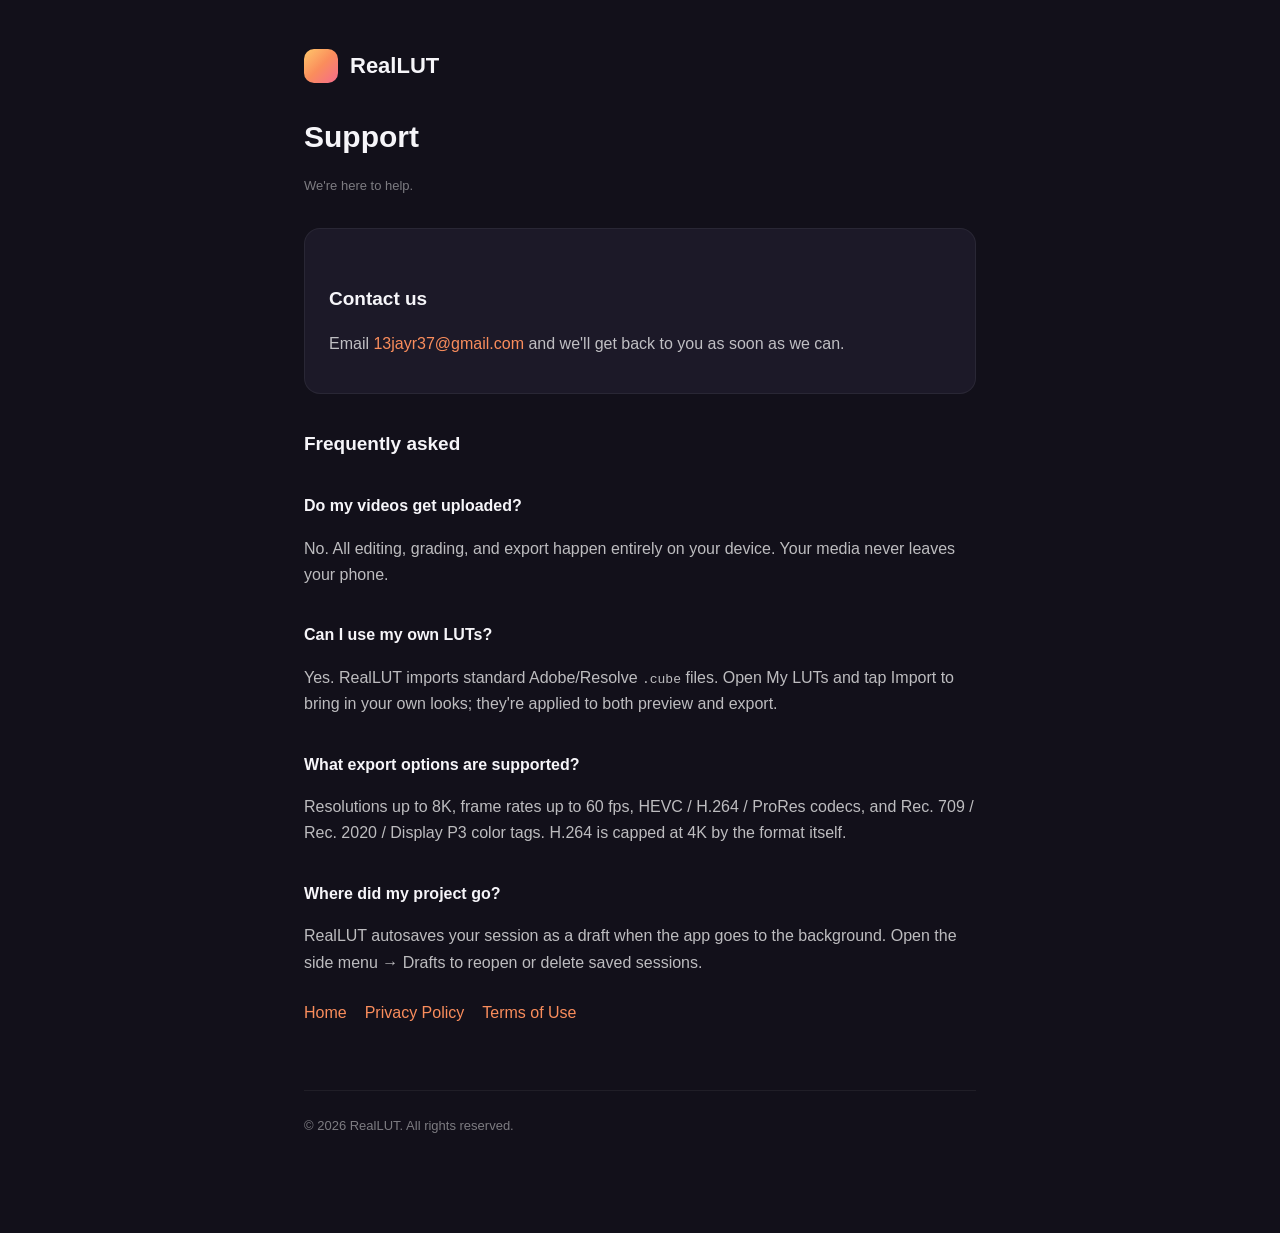
==== support.html @ 8cff5744 "feat: RealLUT legal + support site" ====
<!DOCTYPE html>
<html lang="en">
<head>
  <meta charset="utf-8">
  <meta name="viewport" content="width=device-width, initial-scale=1">
  <title>Support — RealLUT</title>
  <link rel="stylesheet" href="style.css">
</head>
<body>
  <div class="wrap">
    <header class="brand"><div class="dot"></div><h1>RealLUT</h1></header>
    <h1 class="title">Support</h1>
    <p class="updated">We're here to help.</p>

    <div class="card">
      <h2>Contact us</h2>
      <p>Email <a href="mailto:13jayr37@gmail.com">13jayr37@gmail.com</a>
      and we'll get back to you as soon as we can.</p>
    </div>

    <h2>Frequently asked</h2>

    <h2 style="font-size:16px">Do my videos get uploaded?</h2>
    <p>No. All editing, grading, and export happen entirely on your device.
    Your media never leaves your phone.</p>

    <h2 style="font-size:16px">Can I use my own LUTs?</h2>
    <p>Yes. RealLUT imports standard Adobe/Resolve <code>.cube</code> files.
    Open My LUTs and tap Import to bring in your own looks; they're applied to
    both preview and export.</p>

    <h2 style="font-size:16px">What export options are supported?</h2>
    <p>Resolutions up to 8K, frame rates up to 60 fps, HEVC / H.264 / ProRes
    codecs, and Rec. 709 / Rec. 2020 / Display P3 color tags. H.264 is capped
    at 4K by the format itself.</p>

    <h2 style="font-size:16px">Where did my project go?</h2>
    <p>RealLUT autosaves your session as a draft when the app goes to the
    background. Open the side menu → Drafts to reopen or delete saved
    sessions.</p>

    <nav class="links">
      <a href="index.html">Home</a>
      <a href="privacy.html">Privacy Policy</a>
      <a href="terms.html">Terms of Use</a>
    </nav>
    <footer>© 2026 RealLUT. All rights reserved.</footer>
  </div>
</body>
</html>
---- style.css ----
:root {
  --bg: #12101a;
  --panel: #1c1928;
  --text: #f6f5f9;
  --text2: rgba(255,255,255,0.72);
  --text3: rgba(255,255,255,0.45);
  --coral: #fa8d5c;
  --amber: #ffc76b;
}
* { box-sizing: border-box; }
body {
  margin: 0;
  background: var(--bg);
  color: var(--text);
  font-family: -apple-system, BlinkMacSystemFont, "Segoe UI", Roboto, Helvetica, Arial, sans-serif;
  line-height: 1.65;
}
.wrap { max-width: 720px; margin: 0 auto; padding: 48px 24px 96px; }
header.brand { display: flex; align-items: center; gap: 12px; margin-bottom: 8px; }
header.brand .dot {
  width: 34px; height: 34px; border-radius: 10px;
  background: linear-gradient(135deg, var(--amber), var(--coral), #f56b8c);
}
header.brand h1 { font-size: 22px; margin: 0; }
h1.title { font-size: 30px; margin: 28px 0 4px; }
.updated { color: var(--text3); font-size: 13px; margin-bottom: 32px; }
h2 { font-size: 19px; margin: 34px 0 8px; }
p, li { color: var(--text2); }
a { color: var(--coral); text-decoration: none; }
a:hover { text-decoration: underline; }
.card { background: var(--panel); border: 1px solid rgba(255,255,255,0.06); border-radius: 16px; padding: 20px 24px; margin: 18px 0; }
nav.links { display: flex; gap: 18px; flex-wrap: wrap; margin-top: 24px; }
footer { margin-top: 64px; color: var(--text3); font-size: 13px; border-top: 1px solid rgba(255,255,255,0.06); padding-top: 24px; }
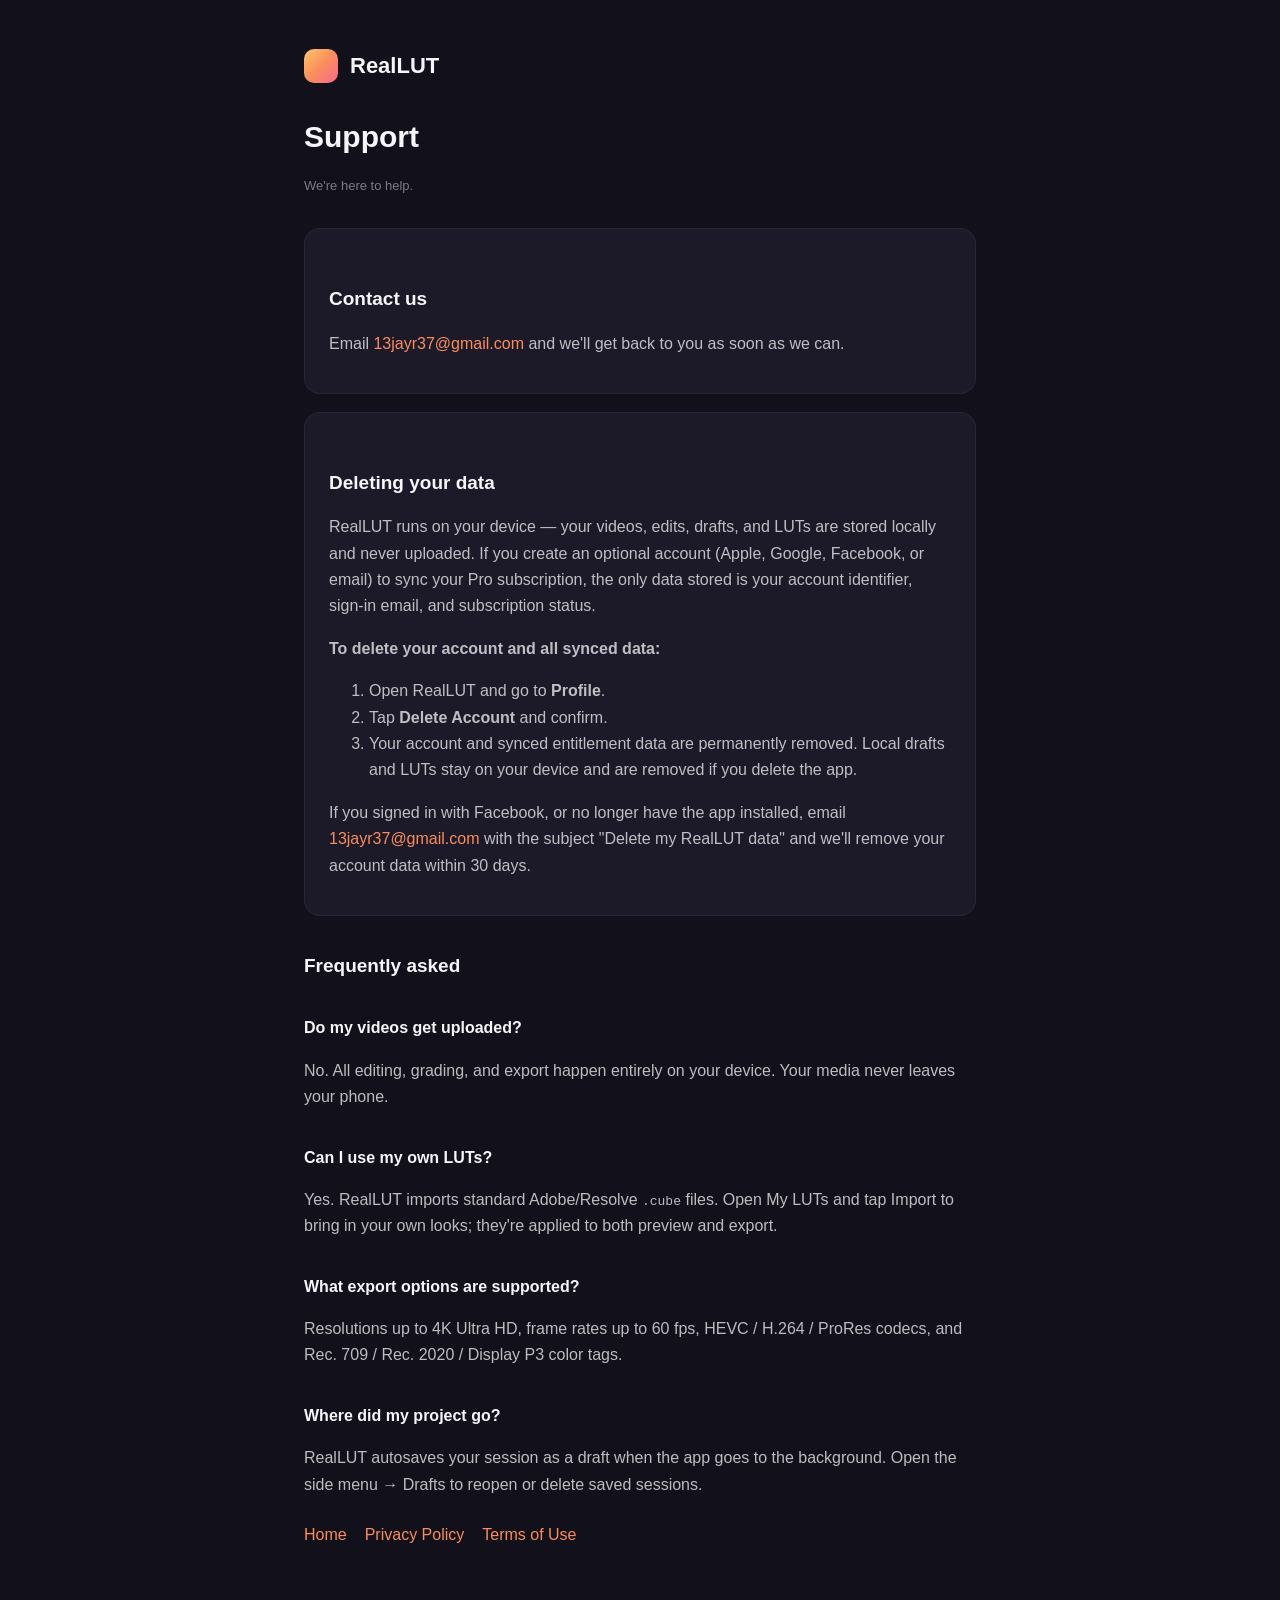
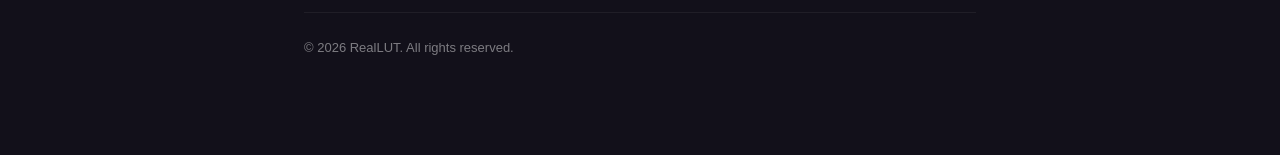
==== commit cc3e3bc8: "docs: add data deletion section + fix 8K→4K export claim Adds an anchored 'Deleting your data' secti" ====
--- a/support.html
+++ b/support.html
@@ -18,6 +18,27 @@
       and we'll get back to you as soon as we can.</p>
     </div>
 
+    <div class="card">
+      <h2 id="data-deletion">Deleting your data</h2>
+      <p>RealLUT runs on your device — your videos, edits, drafts, and LUTs are
+      stored locally and never uploaded. If you create an optional account
+      (Apple, Google, Facebook, or email) to sync your Pro subscription, the
+      only data stored is your account identifier, sign-in email, and
+      subscription status.</p>
+      <p><strong>To delete your account and all synced data:</strong></p>
+      <ol>
+        <li>Open RealLUT and go to <strong>Profile</strong>.</li>
+        <li>Tap <strong>Delete Account</strong> and confirm.</li>
+        <li>Your account and synced entitlement data are permanently removed.
+        Local drafts and LUTs stay on your device and are removed if you delete
+        the app.</li>
+      </ol>
+      <p>If you signed in with Facebook, or no longer have the app installed,
+      email <a href="mailto:13jayr37@gmail.com">13jayr37@gmail.com</a> with the
+      subject "Delete my RealLUT data" and we'll remove your account data within
+      30 days.</p>
+    </div>
+
     <h2>Frequently asked</h2>
 
     <h2 style="font-size:16px">Do my videos get uploaded?</h2>
@@ -30,9 +51,8 @@
     both preview and export.</p>
 
     <h2 style="font-size:16px">What export options are supported?</h2>
-    <p>Resolutions up to 8K, frame rates up to 60 fps, HEVC / H.264 / ProRes
-    codecs, and Rec. 709 / Rec. 2020 / Display P3 color tags. H.264 is capped
-    at 4K by the format itself.</p>
+    <p>Resolutions up to 4K Ultra HD, frame rates up to 60 fps, HEVC / H.264 /
+    ProRes codecs, and Rec. 709 / Rec. 2020 / Display P3 color tags.</p>
 
     <h2 style="font-size:16px">Where did my project go?</h2>
     <p>RealLUT autosaves your session as a draft when the app goes to the
